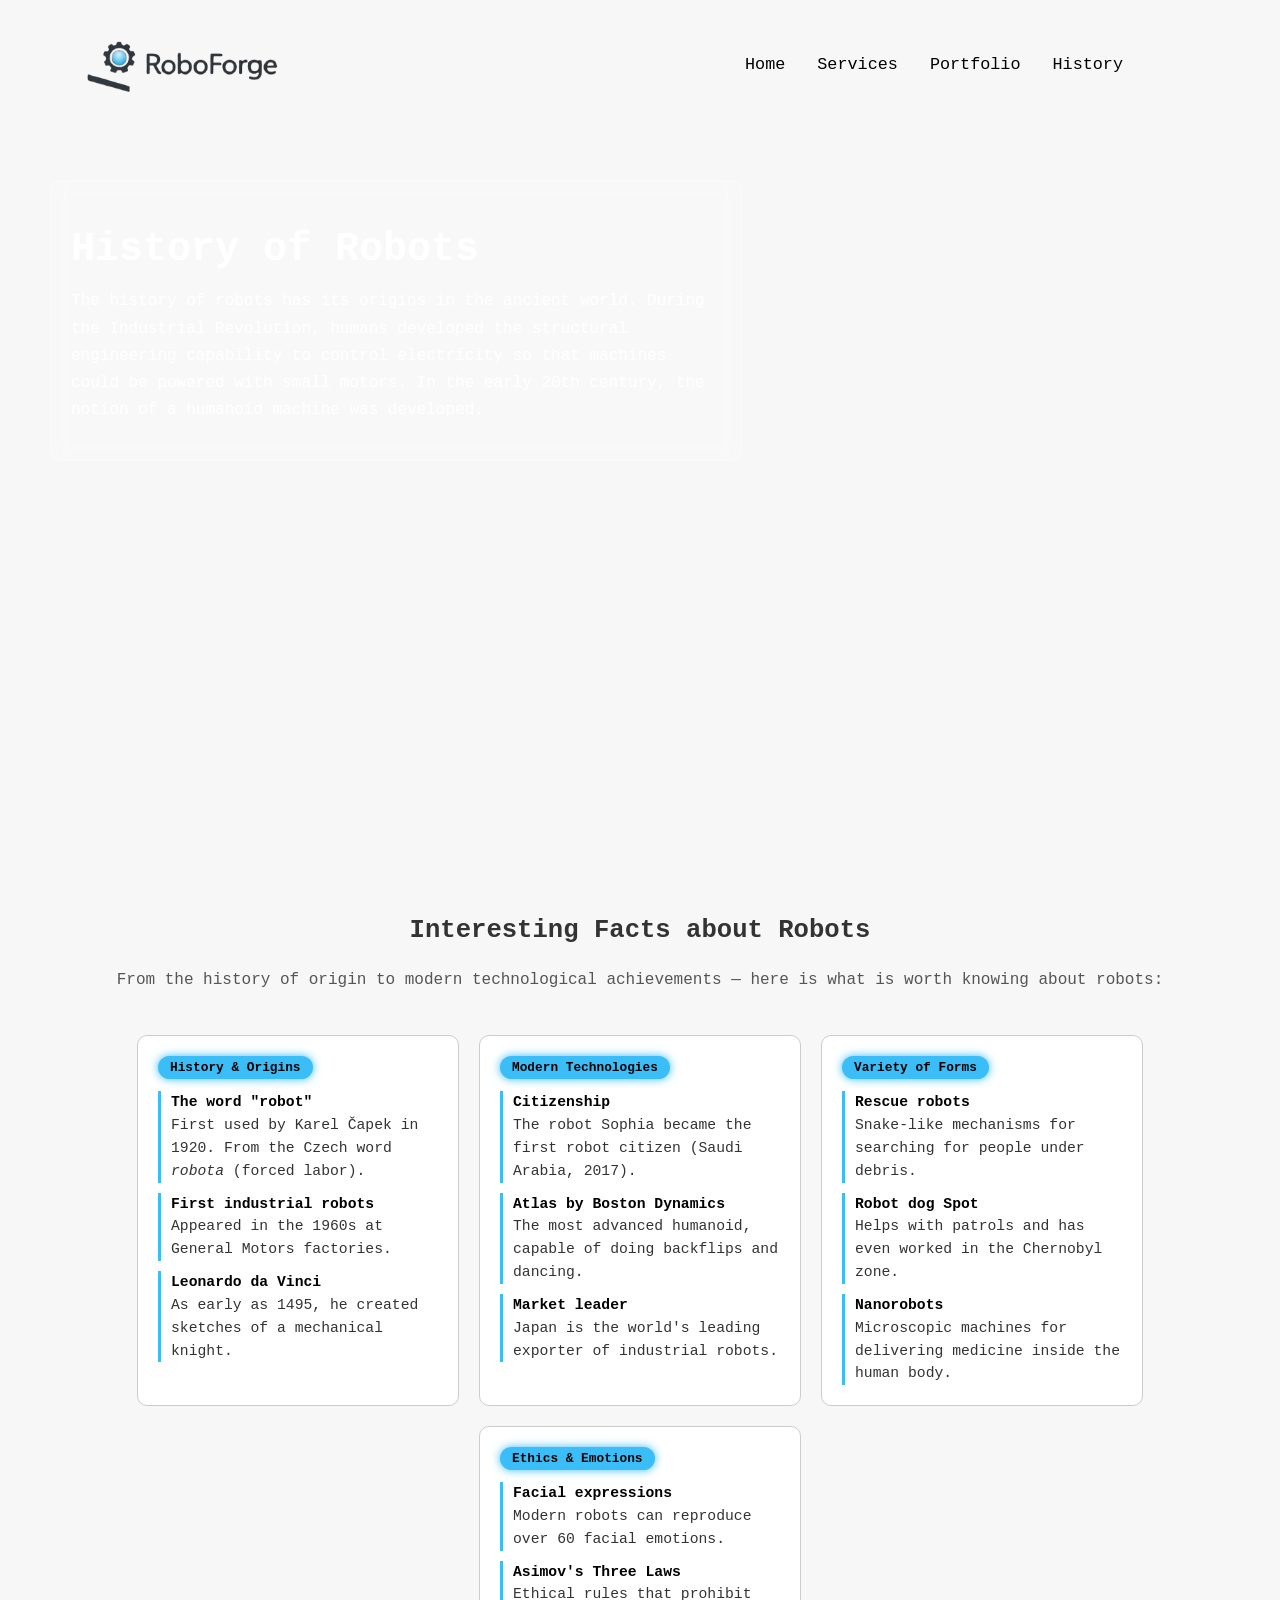
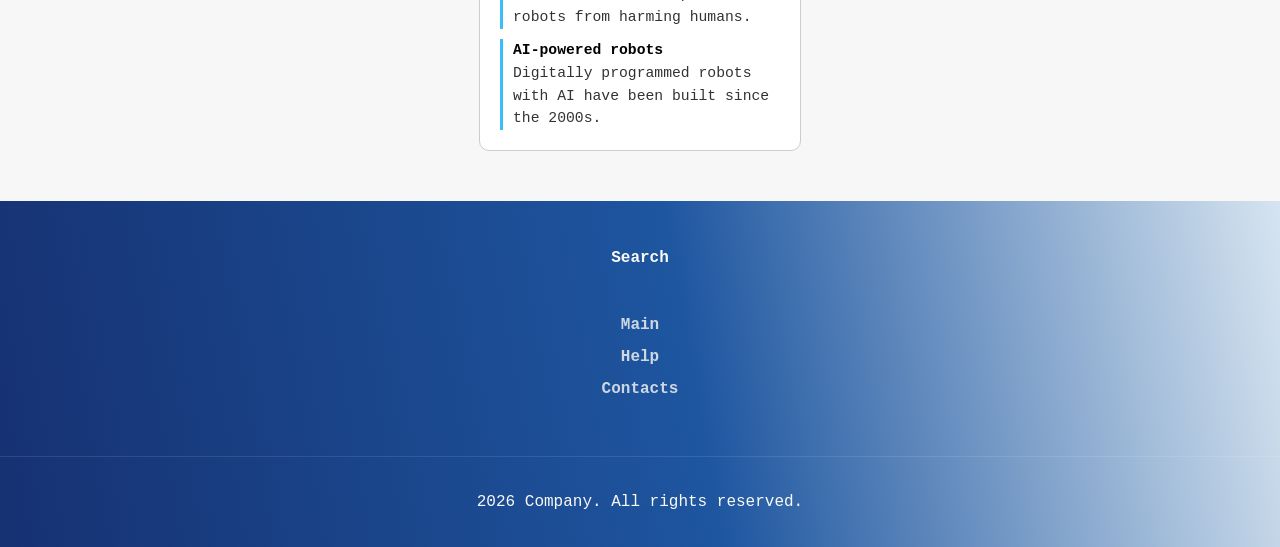
==== index2.html @ 4ae86c7e "Add files via upload" ====
<!DOCTYPE html>
<html lang="en">
<head>
  <meta charset="UTF-8" />
  <meta name="viewport" content="width=device-width, initial-scale=1.0"/>
  <title>RoboForge — History</title>
  <link rel="stylesheet" href="style2.css">
</head>
<body>

  <header>
    <nav>
      <div class="logo">
        <img class="logoimg" src="img/download (1).png">
      </div>
      <ul class="nav-links">
        <li><a href="index.html">Home</a></li>
        <li><a href="">Services</a></li>
        <li><a href="">Portfolio</a></li>
        <li><a href="index2.html">History</a></li>
        <div class="btns">
          
        </div>
      </ul>
    </nav>
  </header>

  <div class="history-hero">
    <div class="history-hero-inner">
      <h1>History of Robots</h1>
      <p>The history of robots has its origins in the ancient world. During the Industrial Revolution, humans developed the structural engineering capability to control electricity so that machines could be powered with small motors.
         In the early 20th century, the notion of a humanoid machine was developed.</p>
    </div>
  </div>

  <iframe class="video-block" width="560" height="315" src="https://www.youtube.com/embed/hft_i3TpRok?si=7zVltlSppXLMq1X8" 
  title="YouTube video player" frameborder="0" allow="accelerometer; autoplay; clipboard-write; encrypted-media; gyroscope; picture-in-picture; web-share" 
  referrerpolicy="strict-origin-when-cross-origin" allowfullscreen></iframe>

  <h1 class="h1-section">Interesting Facts about Robots</h1>
  <p class="section-intro-p">From the history of origin to modern technological achievements — here is what is worth knowing about robots:</p>

  <div class="facts-grid">

    <div class="presetrobot-cards">
      <span class="card-category-label">History &amp; Origins</span>
      <ul>
        <li><strong>The word "robot"</strong> First used by Karel Čapek in 1920. From the Czech word <em>robota</em> (forced labor).</li>
        <li><strong>First industrial robots</strong> Appeared in the 1960s at General Motors factories.</li>
        <li><strong>Leonardo da Vinci</strong> As early as 1495, he created sketches of a mechanical knight.</li>
      </ul>
    </div>

    <div class="presetrobot-cards">
      <span class="card-category-label">Modern Technologies</span>
      <ul>
        <li><strong>Citizenship</strong> The robot Sophia became the first robot citizen (Saudi Arabia, 2017).</li>
        <li><strong>Atlas by Boston Dynamics</strong> The most advanced humanoid, capable of doing backflips and dancing.</li>
        <li><strong>Market leader</strong> Japan is the world's leading exporter of industrial robots.</li>
      </ul>
    </div>

    <div class="presetrobot-cards">
      <span class="card-category-label">Variety of Forms</span>
      <ul>
        <li><strong>Rescue robots</strong> Snake-like mechanisms for searching for people under debris.</li>
        <li><strong>Robot dog Spot</strong> Helps with patrols and has even worked in the Chernobyl zone.</li>
        <li><strong>Nanorobots</strong> Microscopic machines for delivering medicine inside the human body.</li>
      </ul>
    </div>

    <div class="presetrobot-cards">
      <span class="card-category-label">Ethics &amp; Emotions</span>
      <ul>
        <li><strong>Facial expressions</strong> Modern robots can reproduce over 60 facial emotions.</li>
        <li><strong>Asimov's Three Laws</strong> Ethical rules that prohibit robots from harming humans.</li>
        <li><strong>AI-powered robots</strong> Digitally programmed robots with AI have been built since the 2000s.</li>
      </ul>
    </div>

  </div>

    <footer>
        </div>
        <div class="footer-col">
            <ul class="links">
                <h4>Search<h4>
                        <li><a href="#">Main</a></li>
                        <li><a href="#">Help</a></li>
                        <li><a href="#">Contacts</a></li>
            </ul>
        </div>
        <div class="footer-col">
            <div class="social-icons">
            
            </div>
        </div>
        </div>
        <div class="copyright">
            <p>2026 Company. All rights reserved.</p>
        </div>
    </footer>

</body>
</html>
---- style2.css ----
body {
  font-family: 'Courier New', Courier, monospace;
  background-color: #f7f7f7;
  color: #333;
  min-height: 100vh;
  display: flex;
  flex-direction: column;
  box-sizing: border-box; margin: 0; padding: 0;
}

a { text-decoration: none; color: black; }

ul { flex: 1; }


header {
  color: black;
  position: sticky;
  top: 0;
  left: 0;
  z-index: 1000;
  border-radius: 20px;
}

nav {
  padding: 1rem 5%;
  background-color: rgb(247, 247, 247);
  backdrop-filter: blur(15px);
  display: flex;
  align-items: center;
  border-radius: 35px;
  margin: 10px;
}

.logoimg {
  width: 35%;
  display: flex;
}

.nav-links {
  list-style: none;
  display: flex;
  align-items: center;
  gap: 2rem;
}

.nav-links li a {
  font-size: 1.05rem;
  font-weight: 500;
  text-decoration: none;
  color: black;
  transition: 0.3s;
}

.nav-links li a:hover {
  color: #a8d6ff;
  text-shadow: 0 0 10px #a8d6ff;
}

.btns { display: flex; }

.btn {
  padding: 0.5rem 1.5rem;
  border-radius: 30px;
  font-weight: 600;
  font-size: 1rem;
  background: #3bbdf8;
  color: black;
  box-shadow: 0 0 15px #3bbdf8;
  border: none;
  cursor: pointer;
  transition: 0.3s;
}

.btn:hover {
  background: #0aa9f3;
  box-shadow: 0 0 25px #0aa9f3;
}


.history-hero {
  background-image:
    url('https://i.postimg.cc/52HdgNST/44670342-asew8.jpg');
  background-repeat: no-repeat;
  background-size: cover;
  background-position: center;
  padding: 25px;
  display: flex;
}

.history-hero-inner {
  color: #ffffff;
  background: rgba(255,255,255,0.2);
  backdrop-filter: blur(10px);
  -webkit-backdrop-filter: blur(10px);
  border: 1px solid rgba(255,255,255,0.3);
  padding: 20px;
  border-radius: 10px;
  margin: 25px;
  max-width: 730px;
}

.history-hero-inner h1 {
  font-size: 2.5rem;
  margin-bottom: 12px;
}

.history-hero-inner p {
  max-width: 650px;
  line-height: 1.7;
}


.history-img-wrap {
  text-align: center;
  padding: 30px 5%;
}

.history-img-wrap img {
  max-width: 100%;
  border-radius: 10px;
  border: 1px solid #ccc;
}


.history-video-wrap {
  padding: 10px 5% 30px;
  text-align: center;
}

.history-video-wrap video {
  width: 100%;
  max-width: 860px;
  border-radius: 10px;
  border: 1px solid #ccc;
}


.h1-section {
  text-align: center;
  margin: 30px 5% 10px;
  font-size: 1.6rem;
}

.section-intro-p {
  text-align: center;
  padding: 0 5% 20px;
  color: #555;
}

.facts-grid {
  display: flex;
  flex-wrap: wrap;
  justify-content: center;
  gap: 20px;
  padding: 10px 5% 50px;
}

.presetrobot-cards {
  display: inline-block;
  padding: 20px;
  border-radius: 10px;
  background-color: white;
  border: 1px solid #ccc;
  text-align: left;
  cursor: default;
  transition: transform 0.35s ease, background 0.35s ease, box-shadow 0.35s ease;
  width: 280px;
  vertical-align: top;
}

.presetrobot-cards:hover {
  transform: scale(1.04);
  background-color: #A3D1FF;
  background-image: url("data:image/svg+xml,%3Csvg xmlns='http://www.w3.org/2000/svg' width='100%25'%3E%3Cdefs%3E%3ClinearGradient id='a' gradientUnits='userSpaceOnUse' x1='0' x2='0' y1='0' y2='100%25' gradientTransform='rotate(240)'%3E%3Cstop offset='0' stop-color='%23A3D1FF'/%3E%3Cstop offset='1' stop-color='%231896FF'/%3E%3C/linearGradient%3E%3Cpattern patternUnits='userSpaceOnUse' id='b' width='1676' height='1396.7' x='0' y='0' viewBox='0 0 1080 900'%3E%3Cg fill-opacity='0.1'%3E%3Cpolygon fill='%23444' points='90 150 0 300 180 300'/%3E%3Cpolygon points='90 150 180 0 0 0'/%3E%3Cpolygon fill='%23AAA' points='270 150 360 0 180 0'/%3E%3Cpolygon fill='%23DDD' points='450 150 360 300 540 300'/%3E%3Cpolygon fill='%23999' points='450 150 540 0 360 0'/%3E%3Cpolygon points='630 150 540 300 720 300'/%3E%3Cpolygon fill='%23DDD' points='630 150 720 0 540 0'/%3E%3Cpolygon fill='%23444' points='810 150 720 300 900 300'/%3E%3Cpolygon fill='%23FFF' points='810 150 900 0 720 0'/%3E%3C/g%3E%3C/pattern%3E%3C/defs%3E%3Crect x='0' y='0' fill='url(%23a)' width='100%25' height='100%25'/%3E%3Crect x='0' y='0' fill='url(%23b)' width='100%25' height='100%25'/%3E%3C/svg%3E");
  background-attachment: fixed;
  background-size: cover;
  box-shadow: 0 0 20px #1896FF;
}

.card-category-label {
  display: inline-block;
  margin-bottom: 12px;
  padding: 4px 12px;
  background: #3bbdf8;
  border-radius: 20px;
  font-size: 0.8rem;
  font-weight: 700;
  color: black;
  box-shadow: 0 0 10px #3bbdf8;
}

.presetrobot-cards ul {
  list-style: none;
  flex: unset;
  padding: 0;
  margin: 0;
  display: flex;
  flex-direction: column;
  gap: 10px;
}

.presetrobot-cards ul li {
  font-size: 0.92rem;
  line-height: 1.55;
  border-left: 3px solid #3bbdf8;
  padding-left: 10px;
}

.presetrobot-cards ul li strong {
  display: block;
  color: #000;
  font-weight: 700;
}


footer {
  background: linear-gradient(260deg, #d6e4f0 0%, #1e56a0 46%, #163172 100%);
  color: #FAF9F6;
  padding: 10px 0 20px;
  margin-top: auto;
  width: 100%;
  text-align: center;
}

.footer-row {
  display: flex;
  flex-wrap: wrap;
  justify-content: space-between;
}

.footer-col {
  flex: 1;
  min-width: 250px;
  text-align: center;
  margin-bottom: 30px;
}

.copyright {
  text-align: center;
  border-top: 1px solid rgba(255,255,255,0.1);
  padding-top: 20px;
  margin-top: 20px;
  width: 100%;
}

.footer-heading {
  color: #FAF9F6;
  font-size: 1rem;
  margin-bottom: 10px;
}

.links {
  list-style: none;
  padding: 0;
  display: flex;
  flex-direction: column;
  align-items: center;
}

.links a {
  text-decoration: none;
  line-height: 2;
  opacity: 0.8;
  color: #FAF9F6;
  justify-content: center;
  cursor: pointer;
    transition: all 0.3s ease;
}

.links a:hover {
  opacity: 1;
  font-size: 18px;
  transition: 0.5s;
}

.social-icons a {
  color: #FAF9F6;
  margin: 0 8px;
  font-size: 1.3rem;
  opacity: 0.8;
  transition: opacity 0.3s;
}

.video-block {
  display: block;
  margin: 30px auto;
  border-radius: 10px;
  max-width: 100%;
}
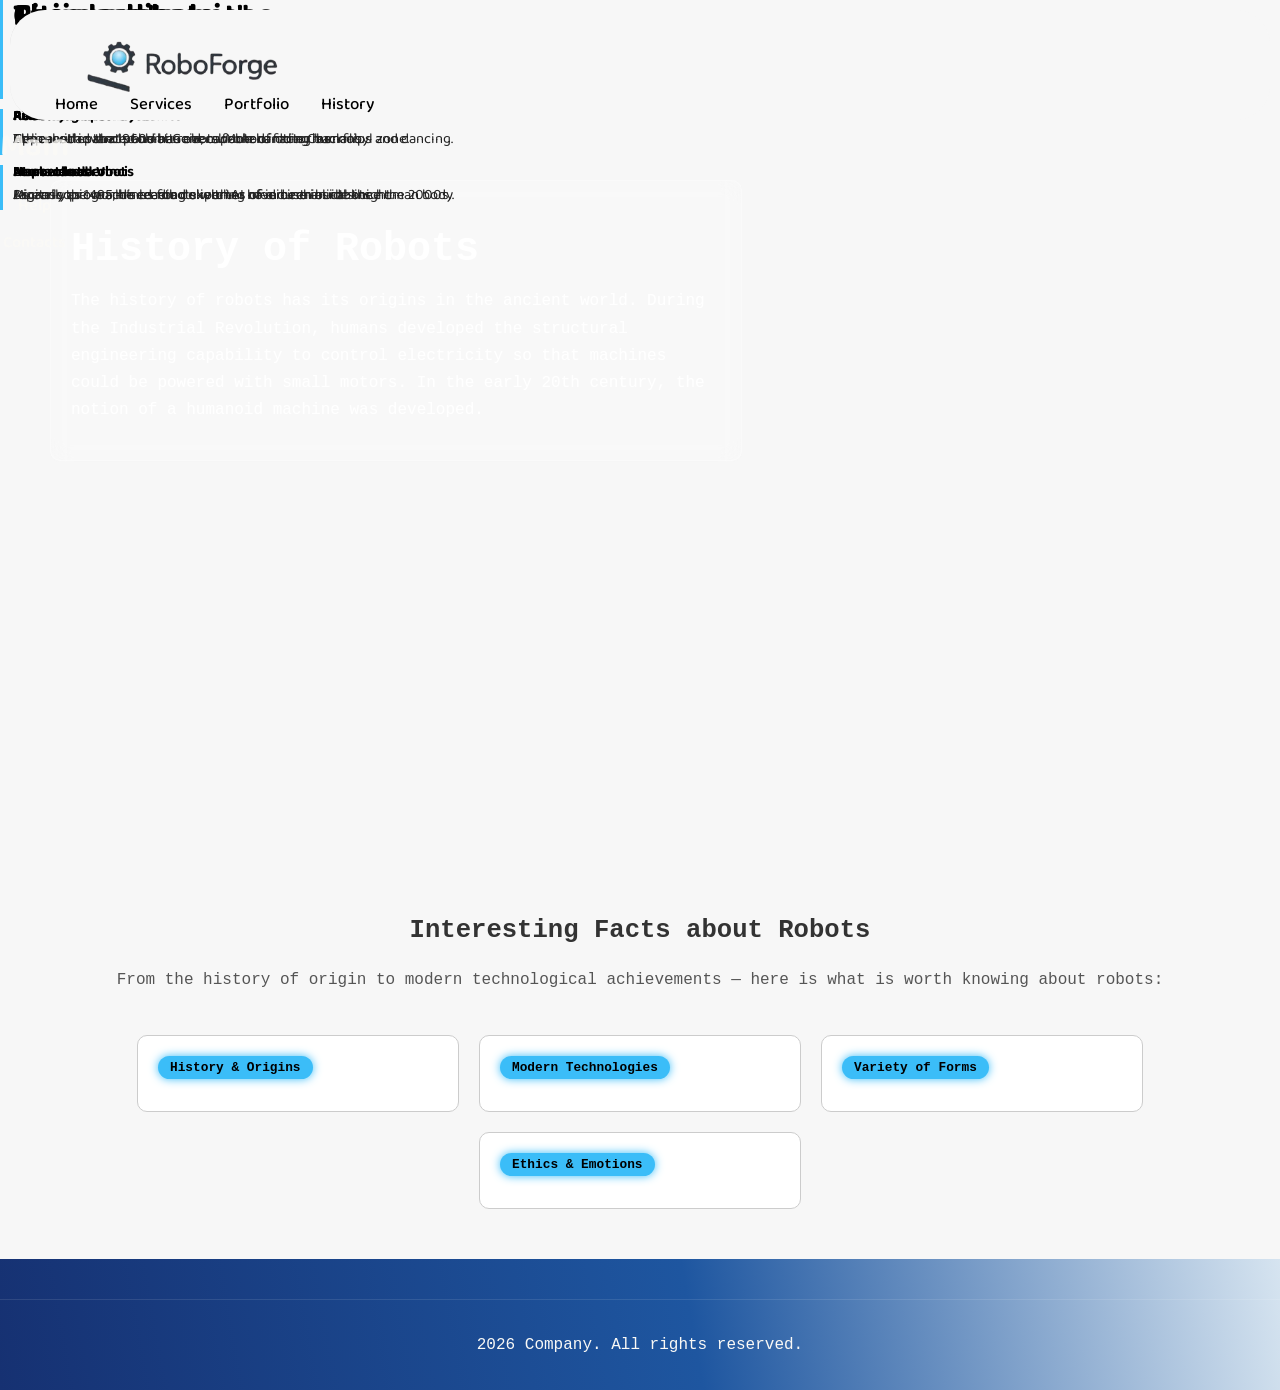
==== commit e1f9c957: "Update index2.html" ====
--- a/index2.html
+++ b/index2.html
@@ -5,6 +5,7 @@
   <meta name="viewport" content="width=device-width, initial-scale=1.0"/>
   <title>RoboForge — History</title>
   <link rel="stylesheet" href="style2.css">
+  <link rel="stylesheet" href="style3.css">
 </head>
 <body>
 
@@ -102,4 +103,4 @@
     </footer>
 
 </body>
-</html>+</html>
--- a/style3.css
+++ b/style3.css
@@ -0,0 +1,25 @@
+@import url('https://fonts.googleapis.com/css2?family=Baloo+Tammudu+2&display=swap');
+
+canvas {
+  display: block;
+  width: 100%;
+  height: 100vh;
+  background: lightgray;
+  cursor: grab;
+}
+
+ul {
+  position: fixed;
+  top: 0;
+  left: 0;
+  display: grid;
+  padding: 5vmin;
+  color: #222;
+  font-family: 'Baloo Tammudu 2', cursive;
+  a {
+    color: inherit;
+  }
+  li:nth-of-type(1) {
+    font-size: 2em; 
+  }
+}
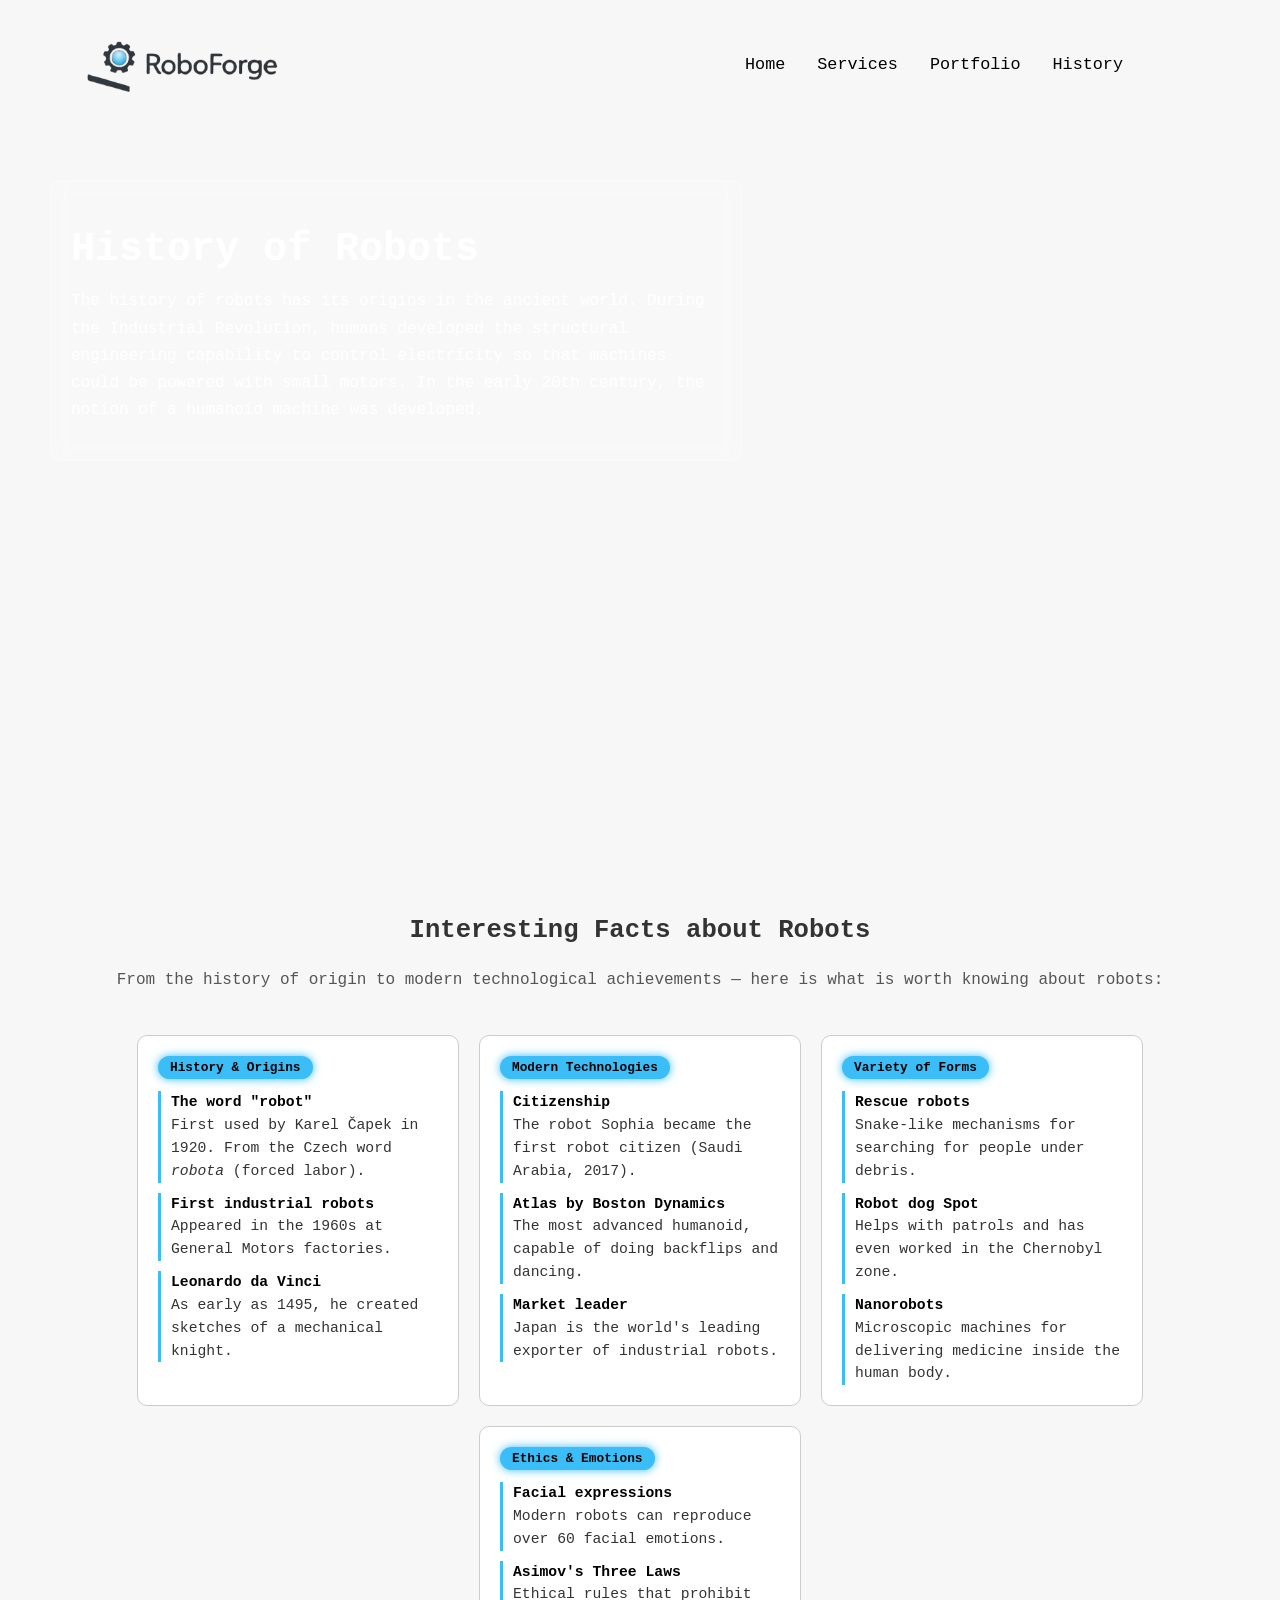
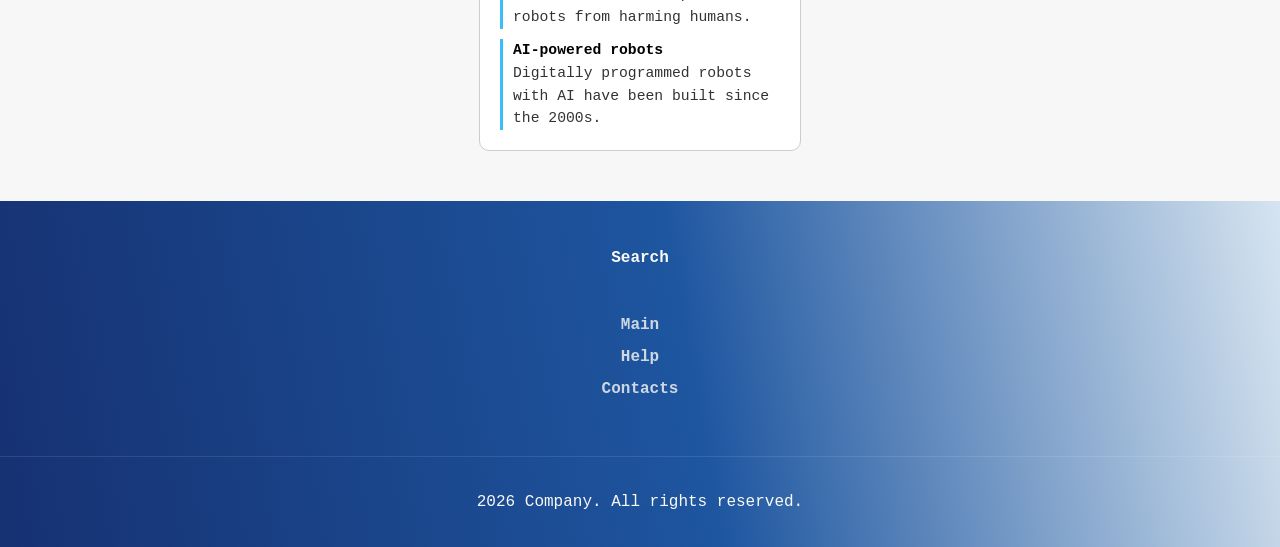
==== commit 17cde522: "Update index2.html" ====
--- a/index2.html
+++ b/index2.html
@@ -5,7 +5,6 @@
   <meta name="viewport" content="width=device-width, initial-scale=1.0"/>
   <title>RoboForge — History</title>
   <link rel="stylesheet" href="style2.css">
-  <link rel="stylesheet" href="style3.css">
 </head>
 <body>
 
